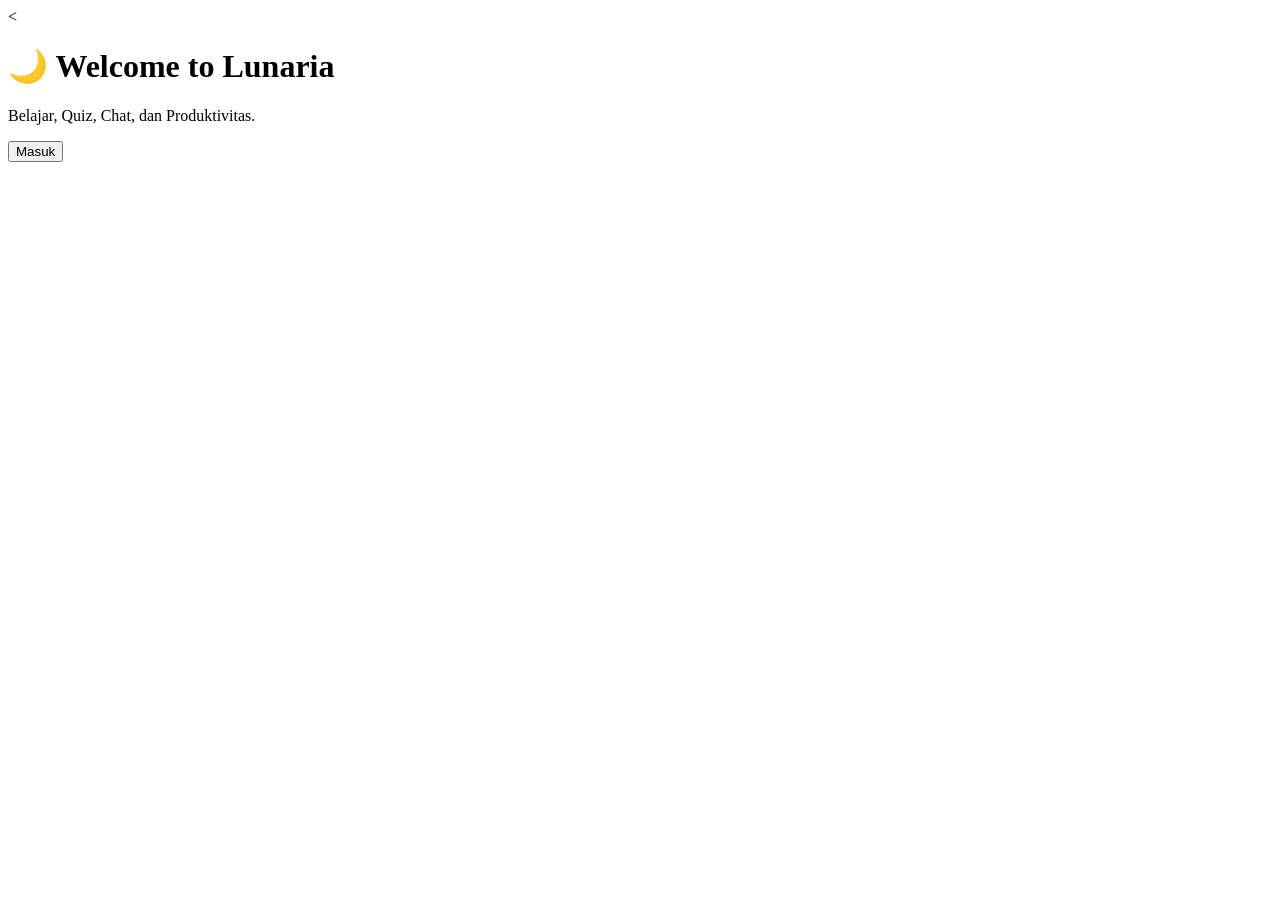
==== index.html @ eb022ac2 "Add files via upload" ====
<<!DOCTYPE html>
<html lang="en">
<head>
    <meta charset="UTF-8">
    <meta name="viewport" content="width=device-width, initial-scale=1.0">
    <title>🌙 Lunaria</title>
</head>
<body>

    <h1>🌙 Welcome to Lunaria</h1>
    <p>Belajar, Quiz, Chat, dan Produktivitas.</p>

    <button onclick="window.location.href='home.html'">
        Masuk
    </button>

</body>
</html>
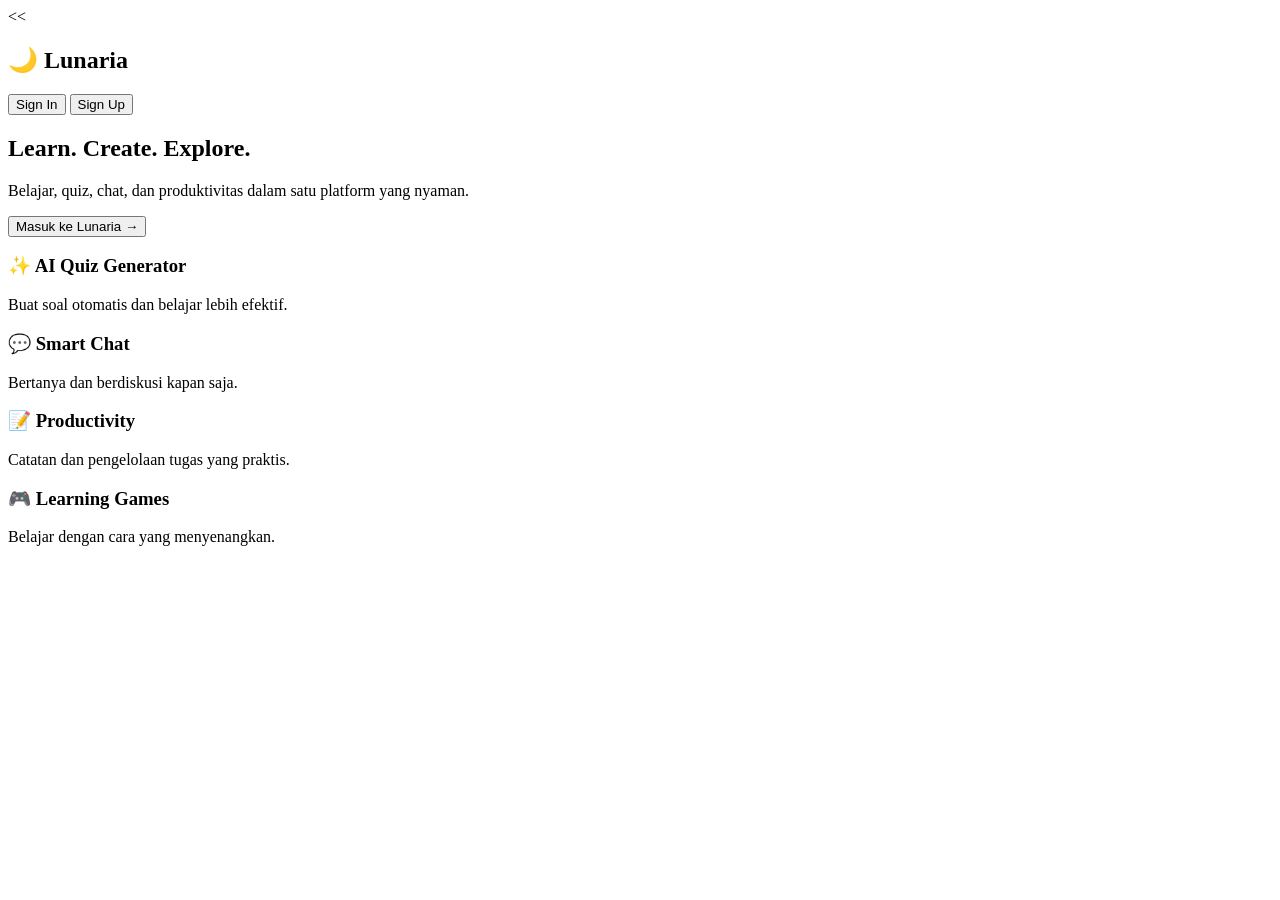
==== commit 6a637659: "Add files via upload" ====
--- a/index.html
+++ b/index.html
@@ -1,18 +1,66 @@
-<<!DOCTYPE html>
+<<<!DOCTYPE html>
 <html lang="en">
 <head>
-    <meta charset="UTF-8">
-    <meta name="viewport" content="width=device-width, initial-scale=1.0">
-    <title>🌙 Lunaria</title>
+  <meta charset="UTF-8">
+  <meta name="viewport" content="width=device-width, initial-scale=1.0">
+  <title>Lunaria</title>
+  <link rel="stylesheet" href="style.css">
 </head>
 <body>
 
-    <h1>🌙 Welcome to Lunaria</h1>
-    <p>Belajar, Quiz, Chat, dan Produktivitas.</p>
+<div class="container">
 
-    <button onclick="window.location.href='home.html'">
-        Masuk
+  <nav>
+    <h2>🌙 Lunaria</h2>
+
+    <div class="nav-buttons">
+      <button class="secondary">Sign In</button>
+      <button class="primary">Sign Up</button>
+    </div>
+  </nav>
+
+  <section class="hero">
+
+    <h1>Learn. Create. Explore.</h1>
+
+    <p>
+      Belajar, quiz, chat, dan produktivitas
+      dalam satu platform yang nyaman.
+    </p>
+
+    <button
+      class="enter-btn"
+      onclick="window.location.href='home.html'">
+      Masuk ke Lunaria →
     </button>
 
+  </section>
+
+  <section class="features">
+
+    <div class="card">
+      <h3>✨ AI Quiz Generator</h3>
+      <p>Buat soal otomatis dan belajar lebih efektif.</p>
+    </div>
+
+    <div class="card">
+      <h3>💬 Smart Chat</h3>
+      <p>Bertanya dan berdiskusi kapan saja.</p>
+    </div>
+
+    <div class="card">
+      <h3>📝 Productivity</h3>
+      <p>Catatan dan pengelolaan tugas yang praktis.</p>
+    </div>
+
+    <div class="card">
+      <h3>🎮 Learning Games</h3>
+      <p>Belajar dengan cara yang menyenangkan.</p>
+    </div>
+
+  </section>
+
+</div>
+
 </body>
-</html>
+</html>
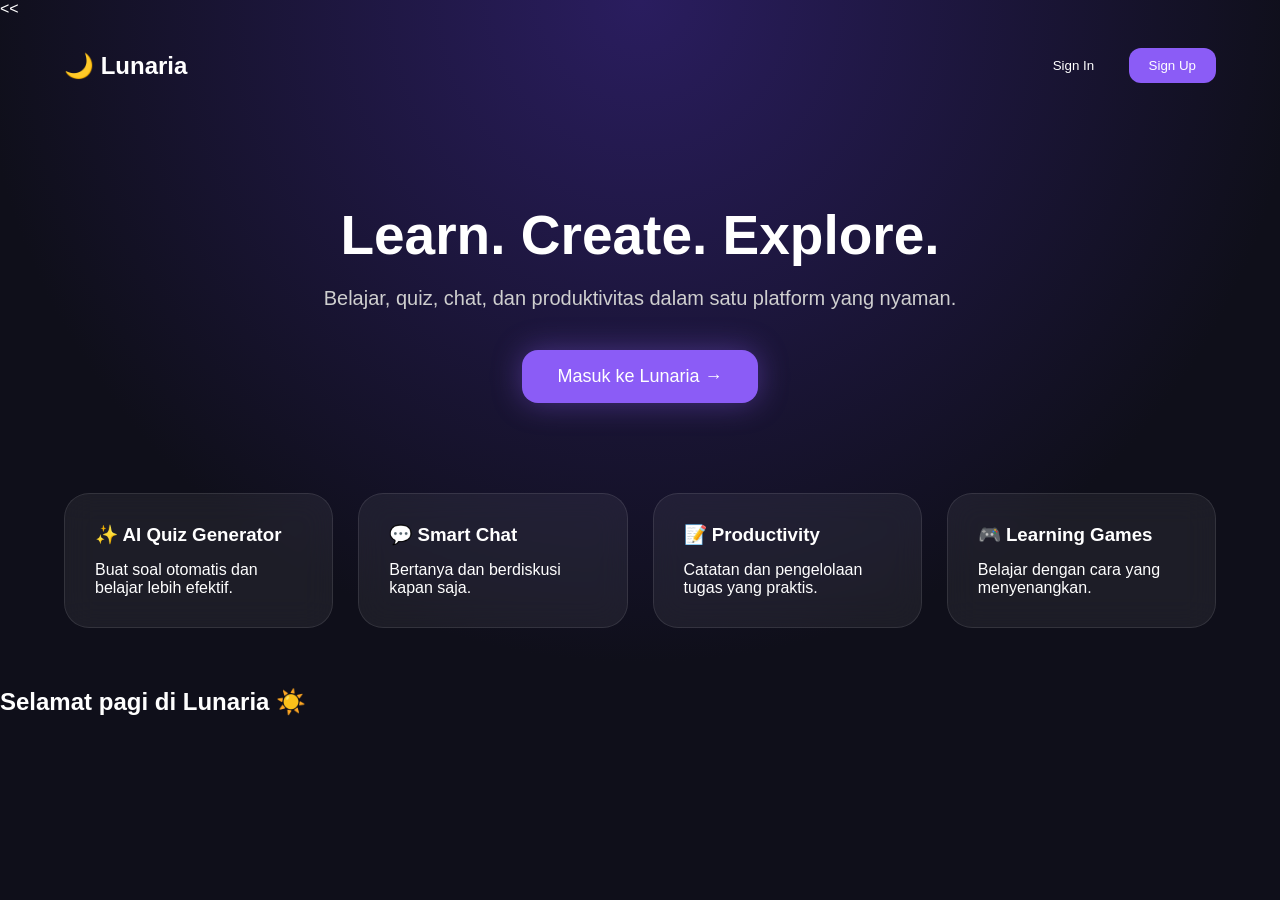
==== commit f8446749: "Add files via upload" ====
--- a/index.html
+++ b/index.html
@@ -61,6 +61,28 @@
   </section>
 
 </div>
+<h2 id="greeting"></h2>
 
+<script>
+function setGreeting() {
+  const now = new Date();
+  const hour = now.getHours();
+
+  let message = "";
+
+  if (hour < 12) {
+    message = "Selamat pagi di Lunaria ☀️";
+  } else if (hour < 18) {
+    message = "Selamat siang di Lunaria 🌤️";
+  } else {
+    message = "Selamat malam di Lunaria 🌙";
+  }
+
+  document.getElementById("greeting").innerText = message;
+}
+
+setGreeting();
+</script>
 </body>
+
 </html>
--- a/style.css
+++ b/style.css
@@ -0,0 +1,99 @@
+*{
+    margin:0;
+    padding:0;
+    box-sizing:border-box;
+    font-family:'Segoe UI',sans-serif;
+}
+
+body{
+    min-height:100vh;
+    background:
+    radial-gradient(circle at top,
+    #2a1d5f,
+    #0f0f1a 60%);
+    color:white;
+}
+
+.container{
+    width:90%;
+    max-width:1200px;
+    margin:auto;
+}
+
+nav{
+    display:flex;
+    justify-content:space-between;
+    align-items:center;
+    padding:30px 0;
+}
+
+.nav-buttons button{
+    padding:10px 20px;
+    border:none;
+    border-radius:12px;
+    margin-left:10px;
+    cursor:pointer;
+}
+
+.primary{
+    background:#8b5cf6;
+    color:white;
+}
+
+.secondary{
+    background:transparent;
+    border:1px solid #8b5cf6;
+    color:white;
+}
+
+.hero{
+    text-align:center;
+    padding:90px 20px;
+}
+
+.hero h1{
+    font-size:55px;
+    margin-bottom:20px;
+}
+
+.hero p{
+    color:#cfcfcf;
+    font-size:20px;
+    margin-bottom:40px;
+}
+
+.enter-btn{
+    padding:16px 35px;
+    border:none;
+    border-radius:16px;
+    background:#8b5cf6;
+    color:white;
+    font-size:18px;
+    cursor:pointer;
+    box-shadow:0 0 30px rgba(139,92,246,.4);
+}
+
+.features{
+    display:grid;
+    grid-template-columns:
+    repeat(auto-fit,minmax(250px,1fr));
+    gap:25px;
+    margin-bottom:60px;
+}
+
+.card{
+    background:rgba(255,255,255,.06);
+    backdrop-filter:blur(15px);
+    border:1px solid rgba(255,255,255,.1);
+    padding:30px;
+    border-radius:25px;
+    transition:.3s;
+}
+
+.card:hover{
+    transform:translateY(-8px);
+}
+
+.card h3{
+    margin-bottom:15px;
+}
